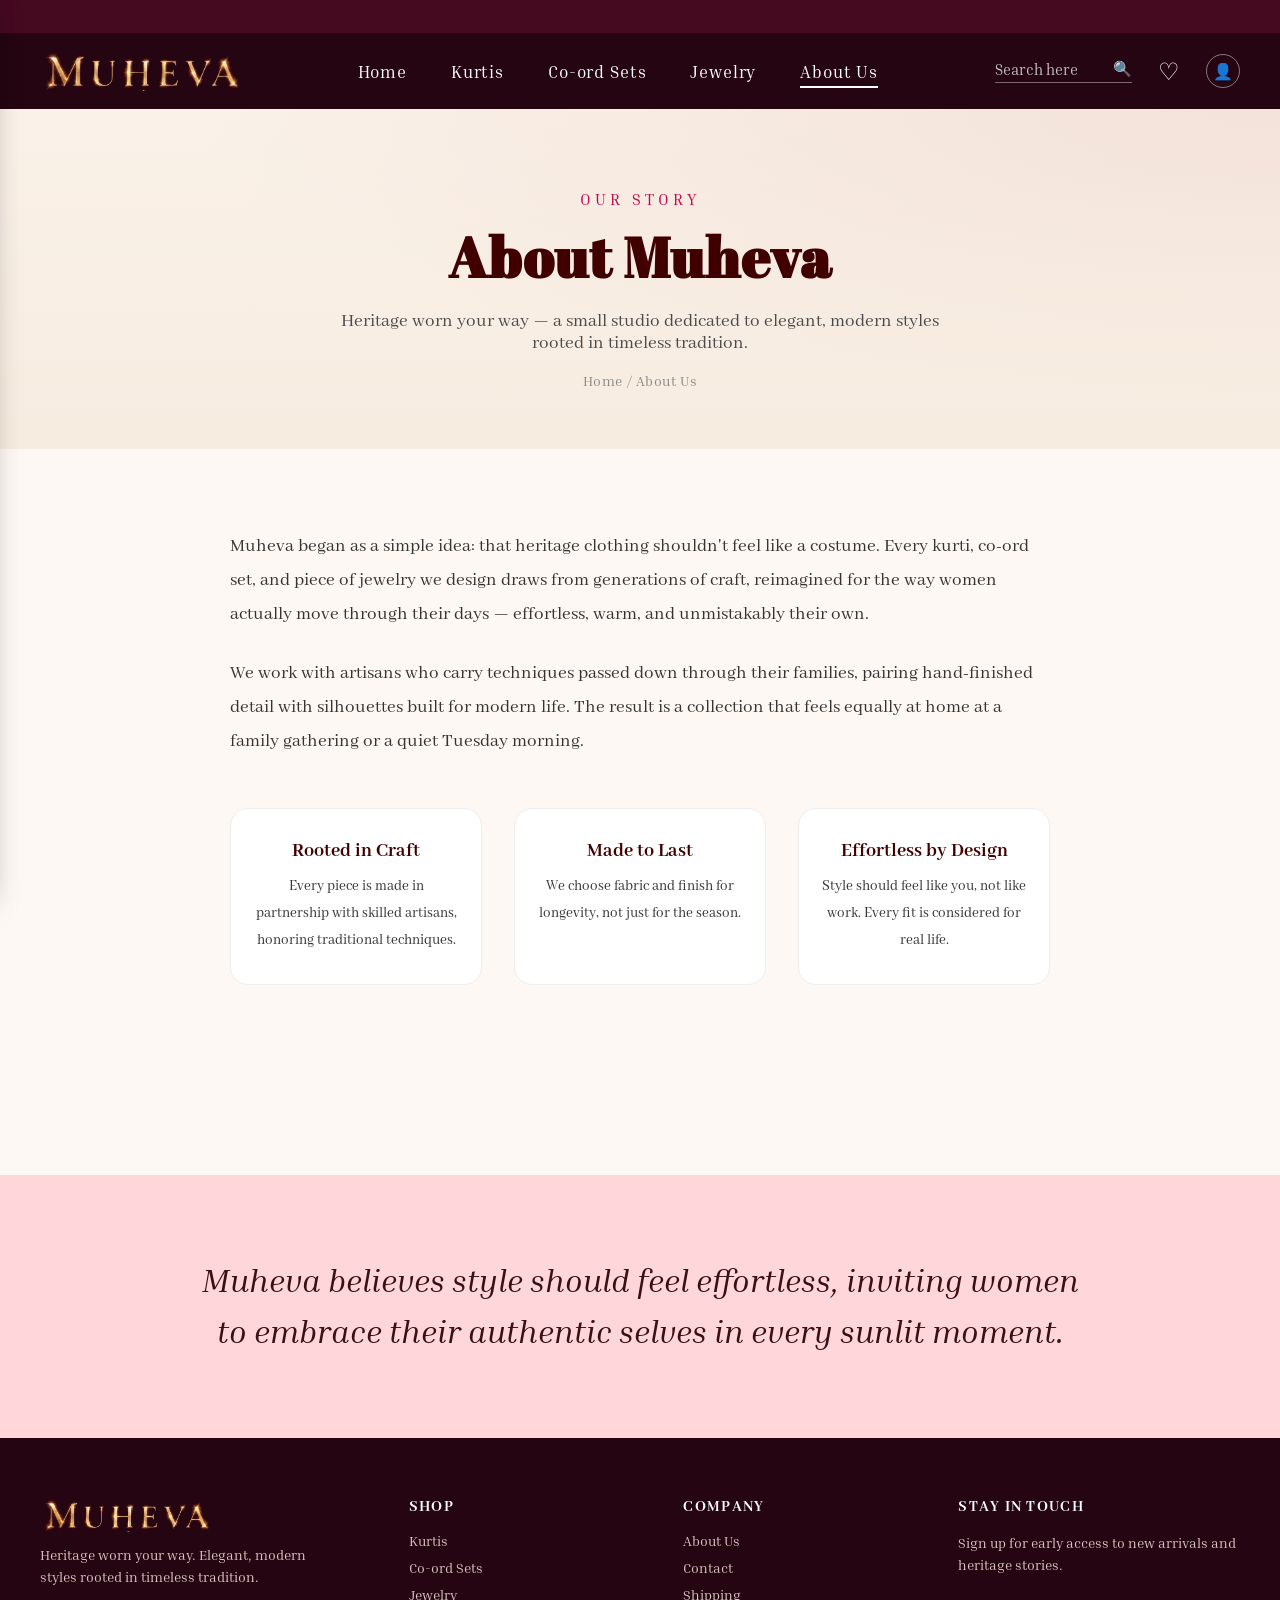
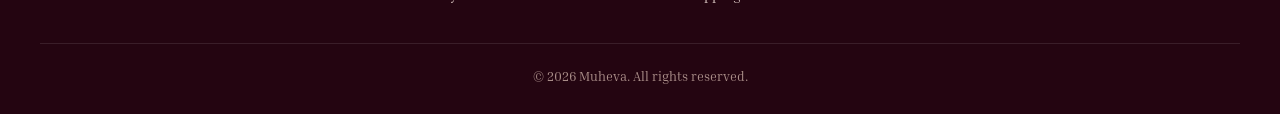
==== about.html @ c39bd5ad "Initial commit" ====
<!DOCTYPE html>
<html lang="en">
<head>
<meta charset="UTF-8">
<meta name="viewport" content="width=device-width, initial-scale=1.0">
<title>About Us — Muheva</title>
<link rel="preconnect" href="https://fonts.googleapis.com">
<link rel="preconnect" href="https://fonts.gstatic.com" crossorigin>
<link href="https://fonts.googleapis.com/css2?family=Abril+Fatface&family=Allura&family=Abhaya+Libre:wght@500;600&family=Inria+Serif:ital@0;1&display=swap" rel="stylesheet">
<link rel="stylesheet" href="style.css">
</head>
<body>

  <div class="topbar"><span class="topbar-text">Free shipping on all orders</span></div>
  <header>
    <button class="hamburger" id="hamburgerBtn" aria-label="Open menu">
      <span></span><span></span><span></span>
    </button>
    <img src="images/logo.png" alt="Muheva" class="logo">
    <nav>
      <ul>
        <li><a href="index.html">Home</a></li>
        <li><a href="kurtis.html">Kurtis</a></li>
        <li><a href="co-ord-sets.html">Co-ord Sets</a></li>
        <li><a href="jewelry.html">Jewelry</a></li>
        <li><a href="about.html" class="active">About Us</a></li>
      </ul>
    </nav>
    <div class="header-icons">
      <div class="search" id="siteSearch">
        <input type="text" id="siteSearchInput" placeholder="Search here" autocomplete="off">
        <span id="siteSearchIcon">🔍</span>
        <div class="search-results" id="siteSearchResults"></div>
      </div>
      <a href="favourites.html" class="fav-link" id="favLink" aria-label="Favourites">♡<span class="fav-count" id="favCount"></span></a>
      <div class="account-wrap"><button type="button" class="account-btn" id="accountBtn" aria-label="Log in or sign up">👤</button><div class="account-menu" id="accountMenu"></div></div>
    </div>
  </header>

  <div class="drawer-overlay" id="drawerOverlay"></div>
  <aside class="side-drawer" id="sideDrawer">
    <button class="drawer-close" id="drawerClose" aria-label="Close menu">&times;</button>
    <img src="images/logo.png" alt="Muheva" class="drawer-logo">
    <div class="drawer-eyebrow">Catalog</div>
    <ul class="drawer-links">
      <li><a href="index.html">Home</a></li>
      <li><a href="kurtis.html">Kurtis</a></li>
      <li><a href="co-ord-sets.html">Co-Ord Sets</a></li>
      <li><a href="jewelry.html">Jewellery</a></li>
      <li><a href="about.html" class="active">About Us</a></li>
    </ul>
  </aside>

  <section class="page-banner">
    <div class="eyebrow">Our Story</div>
    <h1>About Muheva</h1>
    <p>Heritage worn your way — a small studio dedicated to elegant, modern styles rooted in timeless tradition.</p>
    <div class="breadcrumb"><a href="index.html">Home</a> / About Us</div>
  </section>

  <section class="about-content">
    <p>Muheva began as a simple idea: that heritage clothing shouldn't feel like a costume. Every kurti, co-ord set, and piece of jewelry we design draws from generations of craft, reimagined for the way women actually move through their days — effortless, warm, and unmistakably their own.</p>
    <p>We work with artisans who carry techniques passed down through their families, pairing hand-finished detail with silhouettes built for modern life. The result is a collection that feels equally at home at a family gathering or a quiet Tuesday morning.</p>

    <div class="about-values">
      <div>
        <h4>Rooted in Craft</h4>
        <p>Every piece is made in partnership with skilled artisans, honoring traditional techniques.</p>
      </div>
      <div>
        <h4>Made to Last</h4>
        <p>We choose fabric and finish for longevity, not just for the season.</p>
      </div>
      <div>
        <h4>Effortless by Design</h4>
        <p>Style should feel like you, not like work. Every fit is considered for real life.</p>
      </div>
    </div>
  </section>

  <section class="quote-banner">
    <p>Muheva believes style should feel effortless, inviting women to embrace their authentic selves in every sunlit moment.</p>
  </section>

  <footer>
    <div class="footer-grid">
      <div>
        <img src="images/logo.png" alt="Muheva" class="logo">
        <p>Heritage worn your way. Elegant, modern styles rooted in timeless tradition.</p>
      </div>
      <div>
        <h5>Shop</h5>
        <ul>
          <li><a href="kurtis.html">Kurtis</a></li>
          <li><a href="co-ord-sets.html">Co-ord Sets</a></li>
          <li><a href="jewelry.html">Jewelry</a></li>
        </ul>
      </div>
      <div>
        <h5>Company</h5>
        <ul>
          <li><a href="about.html">About Us</a></li>
          <li><a href="contact.html">Contact</a></li>
          <li><a href="shipping.html">Shipping</a></li>
        </ul>
      </div>
      <div>
        <h5>Stay in touch</h5>
        <p>Sign up for early access to new arrivals and heritage stories.</p>
      </div>
    </div>
    <div class="footer-bottom">© 2026 Muheva. All rights reserved.</div>
  </footer>

  <script src="products.js"></script>
  <script src="firebase-config.js"></script>
  <script src="script.js"></script>
  <script src="account.js"></script>
</body>
</html>
---- style.css ----
/* ===== Muheva — shared styles ===== */
:root{
  --wine-dark:#240511;
  --wine-mid:#450920;
  --maroon:#410000;
  --rose-accent:#bf0c4d;
  --blush:#ffd6d9;
  --cream:#fdf8f3;
  --ink:#1a1a1a;
}
*{box-sizing:border-box; margin:0; padding:0;}
body{
  font-family:'Inria Serif', serif;
  color:var(--ink);
  background:var(--cream);
  overflow-x:hidden;
}
a{color:inherit; text-decoration:none;}
img{display:block; max-width:100%;}

/* ===== Top announcement bar ===== */
.topbar{
  background:var(--wine-mid);
  color:#fff;
  text-align:center;
  font-size:14px;
  letter-spacing:0.08em;
  padding:8px 0;
  text-transform:uppercase;
  overflow:hidden;
  white-space:nowrap;
}

.topbar-text{
  display:inline-block;
  padding-left:100%;
  animation:scroll-topbar 12s linear infinite;
}

@keyframes scroll-topbar{
  0%   { transform:translateX(0); }
  100% { transform:translateX(-200%); }
}

/* ===== Header ===== */
header{
  background:var(--wine-dark);
  padding:18px 40px;
  display:flex;
  align-items:center;
  justify-content:space-between;
  flex-wrap:wrap;
  gap:16px;
  position:sticky;
  top:0;
  z-index:50;
}
.logo{
  height:40px;
  width:auto;
  display:block;
}
nav ul{
  list-style:none;
  display:flex;
  gap:44px;
  font-size:17px;
  letter-spacing:0.05em;
  color:#fff;
}
nav a{ position:relative; padding-bottom:4px; }
nav a:hover{ opacity:0.75; }
nav a.active{ border-bottom:2px solid #fff; }
.header-icons{
  display:flex;
  align-items:center;
  gap:26px;
  color:#fff;
}
.header-icons .search{
  display:flex;
  align-items:center;
  gap:8px;
  font-size:15px;
  border-bottom:1px solid rgba(255,255,255,0.4);
  padding-bottom:4px;
  position:relative;
}

#siteSearchInput{
  background:transparent;
  border:none;
  outline:none;
  color:#fff;
  font-size:15px;
  font-family:inherit;
  width:110px;
}
#siteSearchInput::placeholder{ color:rgba(255,255,255,0.75); }

.search-results{
  display:none;
  position:absolute;
  top:calc(100% + 12px);
  right:0;
  width:260px;
  background:#fff;
  color:#222;
  border-radius:4px;
  box-shadow:0 8px 24px rgba(0,0,0,0.18);
  overflow:hidden;
  z-index:300;
}
.search-results.open{ display:block; }
.search-results a{
  display:flex;
  justify-content:space-between;
  gap:10px;
  padding:10px 14px;
  font-size:14px;
  border-bottom:1px solid #eee;
}
.search-results a:last-child{ border-bottom:none; }
.search-results a:hover{ background:#f6f0f0; }
.search-results .no-results{
  padding:14px;
  font-size:14px;
  color:#777;
}

/* ===== Hamburger (mobile nav trigger) ===== */
.hamburger{
  display:none;
  flex-direction:column;
  justify-content:center;
  gap:5px;
  width:28px;
  height:22px;
  background:none;
  border:none;
  cursor:pointer;
  padding:0;
  order:-1;
}
.hamburger span{
  display:block;
  width:100%;
  height:2px;
  background:#fff;
  border-radius:2px;
}

/* ===== Side drawer (mobile catalog) ===== */
.drawer-overlay{
  position:fixed;
  inset:0;
  background:rgba(0,0,0,0.5);
  opacity:0;
  pointer-events:none;
  transition:opacity 0.3s ease;
  z-index:150;
}
.drawer-overlay.open{ opacity:1; pointer-events:auto; }

.side-drawer{
  position:fixed;
  top:0;
  left:-320px;
  width:300px;
  max-width:82vw;
  height:100vh;
  background:var(--wine-dark);
  z-index:200;
  transition:left 0.35s ease;
  padding:40px 30px;
  overflow-y:auto;
  box-shadow:8px 0 30px rgba(0,0,0,0.35);
}
.side-drawer.open{ left:0; }

.drawer-close{
  position:absolute;
  top:18px;
  right:22px;
  background:none;
  border:none;
  color:#fff;
  font-size:30px;
  line-height:1;
  cursor:pointer;
  padding:4px;
}
.drawer-logo{
  height:34px;
  width:auto;
  display:block;
  margin-bottom:44px;
}
.drawer-eyebrow{
  color:var(--rose-accent);
  font-size:13px;
  letter-spacing:0.2em;
  text-transform:uppercase;
  margin-bottom:18px;
}
.drawer-links{
  list-style:none;
  display:flex;
  flex-direction:column;
  gap:26px;
}
.drawer-links a{
  color:#f2e6e0;
  font-family:'Abhaya Libre', serif;
  font-weight:500;
  font-size:21px;
  letter-spacing:0.03em;
  display:inline-block;
  transition:padding-left 0.2s ease, color 0.2s ease;
}
.drawer-links a:hover{ color:#fff; padding-left:8px; }
.drawer-links a.active{ color:var(--rose-accent); }

/* ===== Hero (home page) ===== */
.hero{
  position:relative;
  display:flex;
  align-items:center;
  justify-content:space-between;
  gap:40px;
  padding:90px 90px 70px;
  background:
    radial-gradient(ellipse at top right, #f3e2d9 0%, transparent 60%),
    linear-gradient(180deg, #faf1e8 0%, #f7ece0 100%);
}
.hero-copy{ max-width:560px; }
.hero-copy h1{
  font-family:'Abril Fatface', serif;
  color:var(--maroon);
  font-size:74px;
  line-height:1.05;
  letter-spacing:0.03em;
  margin-bottom:28px;
}
.hero-copy p{
  font-family:'Abhaya Libre', serif;
  font-weight:500;
  font-size:22px;
  line-height:1.5;
  color:#2a2a2a;
  margin-bottom:34px;
  max-width:420px;
}
.btn{
  display:inline-block;
  background:var(--wine-dark);
  color:#fff;
  font-family:'Abhaya Libre', serif;
  font-weight:600;
  font-size:20px;
  letter-spacing:0.06em;
  padding:16px 40px;
  border-radius:30px;
  border:none;
  cursor:pointer;
  transition:transform 0.2s ease, background 0.2s ease;
}
.btn:hover{ background:var(--maroon); transform:translateY(-2px); }

.hero-image{
  flex-shrink:0;
  width:420px;
  border-radius:60px;
  border:16px solid #fff;
  box-shadow:0 20px 50px rgba(0,0,0,0.18);
  overflow:hidden;
}
.hero-image img{ width:100%; height:auto; display:block; }

/* ===== Page banner (category / about pages) ===== */
.page-banner{
  text-align:center;
  padding:80px 24px 60px;
  background:
    radial-gradient(ellipse at top right, #f3e2d9 0%, transparent 60%),
    linear-gradient(180deg, #faf1e8 0%, #f7ece0 100%);
}
.page-banner .eyebrow{ margin-bottom:10px; }
.page-banner h1{
  font-family:'Abril Fatface', serif;
  color:var(--maroon);
  font-size:56px;
  letter-spacing:0.02em;
  margin-bottom:16px;
}
.page-banner p{
  font-family:'Abhaya Libre', serif;
  font-size:19px;
  color:#4a4a4a;
  max-width:620px;
  margin:0 auto;
}
.breadcrumb{
  font-size:14px;
  color:#8a8a8a;
  margin-top:18px;
  letter-spacing:0.04em;
}
.breadcrumb a:hover{ color:var(--rose-accent); }

/* ===== Features strip ===== */
.features{
  display:flex;
  justify-content:center;
  align-items:center;
  gap:0;
  padding:50px 20px;
  border-top:2px solid #eee;
  border-bottom:2px solid #eee;
  flex-wrap:wrap;
}
.feature{
  display:flex;
  align-items:center;
  gap:16px;
  padding:0 60px;
  text-align:left;
}
.feature-divider{ width:1px; height:48px; background:#ddd; }
.feature-icon{ font-size:34px; color:var(--wine-mid); }
.feature h4{ font-size:16px; letter-spacing:0.06em; margin-bottom:2px; }
.feature p{ font-size:14px; color:#666; }

/* ===== Category section (home teaser grid) ===== */
.category-section{ text-align:center; padding:80px 40px 40px; }
.eyebrow{
  color:var(--rose-accent);
  font-size:16px;
  letter-spacing:0.25em;
  text-transform:uppercase;
  margin-bottom:14px;
}
.category-section h2{
  font-family:'Abhaya Libre', serif;
  font-weight:600;
  color:var(--maroon);
  font-size:42px;
  margin-bottom:56px;
}
.category-grid{
  display:grid;
  grid-template-columns:repeat(3, 1fr);
  gap:32px;
  max-width:1200px;
  margin:0 auto;
}
.category-card{
  position:relative;
  border-radius:24px;
  overflow:hidden;
  background:#eee;
  display:block;
}
.category-card img{ width:100%; height:auto; display:block; transition:transform 0.5s ease; }
.category-card:hover img{ transform:scale(1.06); }
.category-card .label{
  position:absolute;
  left:24px;
  bottom:24px;
  font-family:'Abhaya Libre', serif;
  font-weight:600;
  font-size:32px;
  color:#fff;
  letter-spacing:0.03em;
  text-shadow:0 2px 12px rgba(0,0,0,0.5);
}

/* ===== Product grid (category listing pages) ===== */
.product-section{ padding:70px 40px 100px; max-width:1240px; margin:0 auto; }
.product-grid{
  display:grid;
  grid-template-columns:repeat(4, 1fr);
  gap:36px 28px;
}
.product-card{
  display:flex;
  flex-direction:column;
}
.product-thumb{
  border-radius:18px;
  overflow:hidden;
  background:#eee;
  margin-bottom:16px;
  position:relative;
}
.product-thumb img{ width:100%; height:auto; display:block; transition:transform 0.5s ease; }
.product-card:hover .product-thumb img{ transform:scale(1.05); }
.product-tag{
  position:absolute;
  top:14px;
  left:14px;
  background:var(--rose-accent);
  color:#fff;
  font-size:11px;
  letter-spacing:0.08em;
  text-transform:uppercase;
  padding:5px 12px;
  border-radius:20px;
}
.product-name{
  font-family:'Abhaya Libre', serif;
  font-weight:600;
  font-size:19px;
  color:var(--ink);
  margin-bottom:6px;
}
.product-price{
  font-family:'Inria Serif', serif;
  font-size:16px;
  color:var(--wine-mid);
}
.product-price .strike{
  color:#a89a97;
  text-decoration:line-through;
  margin-right:8px;
  font-size:14px;
}

/* ===== Lifestyle gallery ===== */
.gallery{
  display:grid;
  grid-template-columns:1.1fr 0.9fr;
  gap:24px;
  max-width:1200px;
  margin:90px auto 0;
  padding:0 40px;
}
.gallery-main{ border-radius:20px; overflow:hidden; height:520px; }
.gallery-main img{ width:100%; height:100%; object-fit:contain; background:#fff; }
.gallery-side{ display:grid; grid-template-rows:1fr 1fr; gap:24px; }
.gallery-side div{ border-radius:20px; overflow:hidden; }
.gallery-side img{ width:100%; height:100%; object-fit:contain; background:#fff; }

/* ===== Quote banner ===== */
.quote-banner{
  background:var(--blush);
  margin-top:90px;
  padding:80px 40px;
  text-align:center;
}
.quote-banner p{
  font-family:'Inria Serif', serif;
  font-style:italic;
  font-size:32px;
  line-height:1.6;
  max-width:900px;
  margin:0 auto;
  color:#3a1015;
}

/* ===== About page ===== */
.about-content{
  max-width:900px;
  margin:0 auto;
  padding:80px 40px 100px;
}
.about-content p{
  font-family:'Abhaya Libre', serif;
  font-size:19px;
  line-height:1.8;
  color:#333;
  margin-bottom:24px;
}
.about-values{
  display:grid;
  grid-template-columns:repeat(3, 1fr);
  gap:32px;
  margin-top:50px;
}
.about-values div{
  text-align:center;
  padding:30px 20px;
  background:#fff;
  border-radius:18px;
  border:1px solid #eee;
}
.about-values h4{
  font-family:'Abhaya Libre', serif;
  color:var(--maroon);
  font-size:20px;
  margin-bottom:10px;
}
.about-values p{ font-size:15px; margin:0; }

/* ===== Product detail page ===== */
.product-detail{
  display:grid;
  grid-template-columns:1fr 1fr;
  gap:60px;
  max-width:1200px;
  margin:0 auto;
  padding:20px 40px 100px;
  align-items:start;
}
.product-carousel{ display:flex; flex-direction:column; gap:14px; }
.product-carousel-main{
  position:relative;
  border-radius:24px;
  overflow:hidden;
  background:#eee;
}
.product-carousel-main img{ width:100%; height:auto; display:block; max-height:80vh; object-fit:contain; }
.carousel-arrow{
  position:absolute;
  top:50%;
  transform:translateY(-50%);
  background:rgba(255,255,255,0.85);
  border:none;
  width:44px;
  height:44px;
  border-radius:50%;
  font-size:20px;
  color:var(--wine-dark);
  cursor:pointer;
  display:flex;
  align-items:center;
  justify-content:center;
  transition:background 0.2s ease;
}
.carousel-arrow:hover{ background:#fff; }
.carousel-arrow.prev{ left:16px; }
.carousel-arrow.next{ right:16px; }
.carousel-thumbs{
  display:flex;
  gap:10px;
  overflow-x:auto;
  padding-bottom:4px;
}
.carousel-thumbs img{
  width:76px;
  height:auto;
  border-radius:10px;
  cursor:pointer;
  opacity:0.55;
  border:2px solid #eee;
  transition:opacity 0.2s ease, border-color 0.2s ease;
  flex-shrink:0;
}
.carousel-thumbs img.active{
  opacity:1;
  border-color:var(--rose-accent);
}
.product-detail-info h1{
  font-family:'Abril Fatface', serif;
  color:var(--maroon);
  font-size:42px;
  letter-spacing:0.02em;
  margin-bottom:16px;
  line-height:1.15;
}
.product-detail-price{
  font-family:'Inria Serif', serif;
  font-size:24px;
  color:var(--wine-mid);
  margin-bottom:24px;
}
.product-detail-price .strike{
  color:#a89a97;
  text-decoration:line-through;
  margin-right:12px;
  font-size:19px;
}
.size-selector{ margin-bottom:24px; }
.size-label{
  display:block;
  font-family:'Abhaya Libre', serif;
  font-size:13px;
  letter-spacing:0.1em;
  text-transform:uppercase;
  color:#888;
  margin-bottom:10px;
}
.size-options{ display:flex; gap:10px; }
.size-btn{
  min-width:44px;
  padding:9px 14px;
  border:1px solid #ddd;
  background:#fff;
  border-radius:8px;
  font-family:'Abhaya Libre', serif;
  font-size:15px;
  color:var(--ink);
  cursor:pointer;
  transition:border-color 0.2s ease, background 0.2s ease;
}
.size-btn:hover{ border-color:var(--rose-accent); }
.size-btn.selected{
  background:var(--wine-dark);
  border-color:var(--wine-dark);
  color:#fff;
}
.model-size-note{
  font-family:'Abhaya Libre', serif;
  font-size:14px;
  color:#888;
  margin-top:10px;
  font-style:italic;
}
.size-guide-toggle{
  background:none;
  border:none;
  padding:0;
  margin-top:10px;
  color:var(--rose-accent);
  font-family:'Abhaya Libre', serif;
  font-size:14px;
  text-decoration:underline;
  cursor:pointer;
}
.size-guide-toggle:hover{ color:var(--wine-dark); }
.size-guide-panel{
  display:none;
  margin-top:14px;
  overflow-x:auto;
  border:1px solid #eee;
  border-radius:12px;
  background:#fff;
}
.size-guide-panel.open{ display:block; }
.size-guide-table{
  width:100%;
  border-collapse:collapse;
  font-family:'Inria Serif', serif;
  font-size:14px;
  min-width:420px;
}
.size-guide-table th, .size-guide-table td{
  padding:10px 14px;
  text-align:center;
  border-bottom:1px solid #eee;
}
.size-guide-table th{
  background:var(--cream);
  color:var(--wine-dark);
  font-family:'Abhaya Libre', serif;
  font-weight:600;
  letter-spacing:0.03em;
}
.size-guide-table tr:last-child td{ border-bottom:none; }
.product-detail-desc{
  font-family:'Abhaya Libre', serif;
  font-size:18px;
  line-height:1.7;
  color:#3a3a3a;
  margin-bottom:28px;
  max-width:480px;
}
.product-detail-list{
  list-style:none;
  display:flex;
  flex-direction:column;
  gap:10px;
  margin-bottom:36px;
  padding:20px 24px;
  background:#fff;
  border:1px solid #eee;
  border-radius:14px;
  max-width:480px;
}
.product-detail-list li{ font-size:15px; color:#555; }
.product-detail-list li::before{ content:"— "; color:var(--rose-accent); }

/* ===== Product not found ===== */
.not-found{ text-align:center; padding:120px 24px; }
.not-found h1{
  font-family:'Abril Fatface', serif;
  color:var(--maroon);
  font-size:44px;
  margin-bottom:16px;
}
.not-found p{
  font-family:'Abhaya Libre', serif;
  font-size:18px;
  color:#555;
  margin-bottom:32px;
}

/* ===== Contact page ===== */
.contact-section{
  display:grid;
  grid-template-columns:1fr 1.2fr;
  gap:60px;
  max-width:1100px;
  margin:0 auto;
  padding:20px 40px 100px;
}
.contact-info h3{
  font-family:'Abhaya Libre', serif;
  color:var(--maroon);
  font-size:24px;
  margin-bottom:20px;
}
.contact-info ul{
  list-style:none;
  display:flex;
  flex-direction:column;
  gap:18px;
  margin-bottom:36px;
}
.contact-info li{
  font-family:'Abhaya Libre', serif;
  font-size:17px;
  color:#333;
}
.contact-info li span{
  display:block;
  font-size:12px;
  letter-spacing:0.1em;
  text-transform:uppercase;
  color:var(--rose-accent);
  margin-bottom:4px;
}
.social-links{ display:flex; gap:16px; }
.social-links a{
  padding:10px 18px;
  border:1px solid #ddd;
  border-radius:30px;
  font-size:14px;
  color:var(--wine-dark);
  transition:background 0.2s ease, color 0.2s ease;
}
.social-links a:hover{ background:var(--wine-dark); color:#fff; }
.contact-form{
  background:#fff;
  border:1px solid #eee;
  border-radius:20px;
  padding:40px;
}
.contact-form label{
  display:block;
  font-family:'Abhaya Libre', serif;
  font-size:14px;
  letter-spacing:0.04em;
  color:#444;
  margin-bottom:8px;
}
.contact-form input,
.contact-form textarea{
  width:100%;
  font-family:'Inria Serif', serif;
  font-size:15px;
  padding:12px 14px;
  border:1px solid #ddd;
  border-radius:10px;
  margin-bottom:22px;
  background:var(--cream);
  color:var(--ink);
}
.contact-form input:focus,
.contact-form textarea:focus{ outline:none; border-color:var(--rose-accent); }
.contact-form textarea{ min-height:120px; resize:vertical; }
.contact-form .btn{ width:100%; text-align:center; }
.form-note{ font-size:13px; color:#888; margin-top:14px; text-align:center; }

/* ===== Shipping page ===== */
.shipping-content{ max-width:820px; margin:0 auto; padding:80px 40px 100px; }
.shipping-content section{ margin-bottom:44px; }
.shipping-content h3{
  font-family:'Abhaya Libre', serif;
  color:var(--maroon);
  font-size:24px;
  margin-bottom:14px;
}
.shipping-content p, .shipping-content li{
  font-family:'Abhaya Libre', serif;
  font-size:17px;
  line-height:1.75;
  color:#333;
}
.shipping-content ul{ list-style:none; display:flex; flex-direction:column; gap:10px; }
.shipping-content li::before{ content:"— "; color:var(--rose-accent); }

/* ===== Footer ===== */
footer{ background:var(--wine-dark); color:#f2e6e0; padding:60px 40px 30px; }
.footer-grid{
  display:grid;
  grid-template-columns:1.4fr 1fr 1fr 1.2fr;
  gap:40px;
  max-width:1200px;
  margin:0 auto 40px;
}
.footer-grid .logo{ height:34px; margin-bottom:12px; }
.footer-grid p{ font-size:14px; line-height:1.6; color:#d8c4c0; max-width:280px; }
.footer-grid h5{
  font-family:'Abhaya Libre', serif;
  font-size:16px;
  letter-spacing:0.08em;
  text-transform:uppercase;
  margin-bottom:16px;
  color:#fff;
}
.footer-grid ul{ list-style:none; display:flex; flex-direction:column; gap:10px; font-size:14px; color:#d8c4c0; }
.footer-grid ul a:hover{ color:#fff; }
.footer-bottom{
  text-align:center;
  font-size:13px;
  color:#a98d88;
  border-top:1px solid rgba(255,255,255,0.1);
  padding-top:24px;
}

/* ===== Responsive ===== */
@media (max-width: 900px){
  header{ padding:16px 20px; }
  .hamburger{ display:flex; }
  nav{ display:none; }
  .hero{ flex-direction:column; padding:60px 24px; text-align:center; }
  .hero-copy{ margin:0 auto; }
  .hero-copy h1{ font-size:48px; }
  .hero-copy p{ margin-left:auto; margin-right:auto; }
  .hero-image{ width:100%; max-width:420px; height:380px; }
  .category-grid{ grid-template-columns:1fr; }
  .product-grid{ grid-template-columns:repeat(2, 1fr); }
  .gallery{ grid-template-columns:1fr; }
  .footer-grid{ grid-template-columns:1fr 1fr; }
  .about-values{ grid-template-columns:1fr; }
  .page-banner h1{ font-size:40px; }
  .product-detail{ grid-template-columns:1fr; gap:32px; padding:20px 24px 70px; }
  .product-carousel-main{ height:420px; }
  .product-detail-desc, .product-detail-list{ max-width:100%; }
  .contact-section{ grid-template-columns:1fr; gap:40px; padding:20px 24px 70px; }
  .contact-form{ padding:28px; }
}
@media (max-width: 480px){
  .hero-copy h1{ font-size:38px; }
  .features{ flex-direction:column; gap:24px; }
  .feature{ padding:0; }
  .feature-divider{ display:none; }
  .footer-grid{ grid-template-columns:1fr; }
  .product-grid{ grid-template-columns:repeat(2, 1fr); gap:20px 14px; }
  .product-name{ font-size:15px; }
  .product-price{ font-size:14px; }
  .product-tag{ font-size:9px; padding:4px 9px; top:10px; left:10px; }
  .fav-btn{ width:30px; height:30px; font-size:17px; top:8px; right:8px; }
}

/* ===== Favourites (heart buttons, header link, page) ===== */
.fav-link{
  position:relative;
  font-size:24px;
  line-height:1;
  color:#fff;
}
.fav-link:hover{ opacity:0.8; }
.fav-count{
  display:none;
  position:absolute;
  top:-8px;
  right:-12px;
  min-width:18px;
  height:18px;
  padding:0 5px;
  border-radius:9px;
  background:var(--rose-accent);
  color:#fff;
  font-size:11px;
  font-family:'Inria Serif', serif;
  align-items:center;
  justify-content:center;
}
.fav-btn{
  position:absolute;
  top:12px;
  right:12px;
  z-index:2;
  width:38px;
  height:38px;
  border:none;
  border-radius:50%;
  background:rgba(255,255,255,0.92);
  color:var(--wine-mid);
  font-size:22px;
  line-height:1;
  cursor:pointer;
  display:flex;
  align-items:center;
  justify-content:center;
  box-shadow:0 2px 8px rgba(0,0,0,0.15);
  transition:transform 0.2s ease, color 0.2s ease;
}
.fav-btn:hover{ transform:scale(1.1); }
.fav-btn.active, .fav-detail-btn.active{ color:var(--rose-accent); }
.fav-detail-btn{
  background:none;
  border:1px solid #e6dcd6;
  border-radius:24px;
  padding:9px 20px;
  margin:0 0 22px;
  font-family:'Inria Serif', serif;
  font-size:15px;
  color:var(--wine-mid);
  cursor:pointer;
  transition:border-color 0.2s ease;
}
.fav-detail-btn:hover, .fav-detail-btn.active{ border-color:var(--rose-accent); }
.fav-empty{
  display:none;
  text-align:center;
  padding:40px 20px 20px;
  font-family:'Abhaya Libre', serif;
  font-size:22px;
  color:var(--maroon);
}
.fav-empty .fav-empty-sub{ font-size:17px; color:#6b5b58; margin:6px 0 26px; }

/* ===== Account button + menu ===== */
.account-wrap{ position:relative; }
.account-btn{
  width:34px;
  height:34px;
  border-radius:50%;
  border:1px solid rgba(255,255,255,0.45);
  background:transparent;
  color:#fff;
  font-size:16px;
  font-family:'Abril Fatface', serif;
  cursor:pointer;
  display:flex;
  align-items:center;
  justify-content:center;
}
.account-btn:hover{ background:rgba(255,255,255,0.12); }
.account-btn.signed-in{ background:var(--rose-accent); border-color:var(--rose-accent); }
.account-menu{
  display:none;
  position:absolute;
  top:calc(100% + 14px);
  right:0;
  width:230px;
  background:#fff;
  color:#222;
  border-radius:8px;
  box-shadow:0 8px 24px rgba(0,0,0,0.2);
  overflow:hidden;
  z-index:300;
}
.account-menu.open{ display:block; }
.account-who{ padding:14px 16px 2px; font-weight:600; font-size:15px; word-break:break-word; }
.account-mail{ padding:0 16px 10px; font-size:13px; color:#777; word-break:break-all; }
.account-menu a, .account-menu button{
  display:block;
  width:100%;
  text-align:left;
  padding:11px 16px;
  border:none;
  border-top:1px solid #eee;
  background:none;
  font-family:inherit;
  font-size:14px;
  color:#222;
  cursor:pointer;
}
.account-menu a:hover, .account-menu button:hover{ background:#f6f0f0; }

/* ===== Login popup ===== */
.auth-overlay{
  display:none;
  position:fixed;
  inset:0;
  background:rgba(36,5,17,0.55);
  z-index:399;
}
.auth-overlay.open{ display:block; }
.auth-modal{
  display:none;
  position:fixed;
  top:50%;
  left:50%;
  transform:translate(-50%, -50%);
  width:min(420px, 92vw);
  max-height:92vh;
  overflow-y:auto;
  background:#fff;
  border-radius:18px;
  padding:32px 30px 28px;
  z-index:400;
  box-shadow:0 20px 60px rgba(0,0,0,0.3);
}
.auth-modal.open{ display:block; }
.auth-modal h3{
  font-family:'Abril Fatface', serif;
  color:var(--maroon);
  font-size:28px;
  margin-bottom:18px;
  font-weight:400;
}
.auth-close{
  position:absolute;
  top:10px;
  right:14px;
  border:none;
  background:none;
  font-size:28px;
  line-height:1;
  color:#6b5b58;
  cursor:pointer;
}
.auth-tabs{ display:flex; gap:8px; margin-bottom:16px; }
.auth-tab{
  flex:1;
  padding:9px 0;
  border:1px solid #e6dcd6;
  border-radius:24px;
  background:none;
  font-family:'Inria Serif', serif;
  font-size:15px;
  color:var(--wine-mid);
  cursor:pointer;
}
.auth-tab.active{ background:var(--wine-dark); border-color:var(--wine-dark); color:#fff; }
.auth-msg{
  display:none;
  padding:10px 14px;
  border-radius:10px;
  font-size:14px;
  margin-bottom:14px;
}
.auth-msg.show{ display:block; }
.auth-msg.error{ background:#fdecee; color:#a3122f; }
.auth-msg.success{ background:#e9f6ec; color:#1f6b35; }
.auth-msg.info{ background:#fdf3e4; color:#7a5310; }
.auth-field{ margin-bottom:14px; }
.auth-field label{ display:block; font-size:14px; color:#4a4a4a; margin-bottom:6px; }
.auth-field input{
  width:100%;
  padding:12px 14px;
  border:1px solid #e6dcd6;
  border-radius:12px;
  background:var(--cream);
  font-family:inherit;
  font-size:16px;
}
.auth-field input:focus{ outline:none; border-color:var(--rose-accent); }
.auth-submit{
  width:100%;
  padding:14px;
  border:none;
  border-radius:30px;
  background:var(--wine-dark);
  color:#fff;
  font-family:'Abhaya Libre', serif;
  font-size:19px;
  letter-spacing:0.04em;
  cursor:pointer;
  margin-top:4px;
}
.auth-submit:hover{ background:var(--maroon); }
.auth-link{
  display:block;
  margin:12px auto 0;
  border:none;
  background:none;
  font-size:14px;
  color:var(--rose-accent);
  text-decoration:underline;
  cursor:pointer;
}
.auth-divider{ text-align:center; margin:18px 0 14px; color:#999; font-size:13px; position:relative; }
.auth-divider::before{ content:''; position:absolute; left:0; right:0; top:50%; border-top:1px solid #eee; }
.auth-divider span{ position:relative; background:#fff; padding:0 12px; }
.auth-google{
  width:100%;
  padding:12px;
  border:1px solid #d9cfc9;
  border-radius:30px;
  background:#fff;
  font-family:'Inria Serif', serif;
  font-size:15px;
  color:#222;
  cursor:pointer;
}
.auth-google:hover{ background:#f6f0f0; }
.auth-modal button:disabled{ opacity:0.55; cursor:wait; }

@media (max-width: 480px){
  .header-icons{ gap:16px; }
  #siteSearchInput{ width:80px; }
}

/* ===== Order buttons (product page) ===== */
.order-box{ margin:0 0 26px; max-width:460px; }
.order-title{
  font-family:'Abhaya Libre', serif;
  font-weight:600;
  font-size:18px;
  color:var(--maroon);
  margin-bottom:10px;
}
.order-btn{
  display:block;
  text-align:center;
  padding:13px 20px;
  border-radius:30px;
  font-family:'Abhaya Libre', serif;
  font-size:18px;
  letter-spacing:0.04em;
  color:#fff;
  margin-bottom:10px;
  transition:transform 0.2s ease, opacity 0.2s ease;
}
.order-btn:hover{ transform:translateY(-2px); opacity:0.92; }
.order-wa{ background:#1f8f4e; }
.order-ig{ background:linear-gradient(45deg, #f09433 0%, #dc2743 50%, #bc1888 100%); }
.order-note{ font-size:13px; color:#6b5b58; margin-top:4px; }

/* ===== Order popup (size step + delivery details step) ===== */
.order-overlay{
  display:none;
  position:fixed;
  inset:0;
  background:rgba(36,5,17,0.55);
  z-index:449;
}
.order-overlay.open{ display:block; }
.order-modal{
  display:none;
  position:fixed;
  top:50%;
  left:50%;
  transform:translate(-50%, -50%);
  width:min(440px, 92vw);
  max-height:90vh;
  overflow-y:auto;
  background:#fff;
  border-radius:18px;
  padding:32px 30px 28px;
  z-index:450;
  box-shadow:0 20px 60px rgba(0,0,0,0.3);
}
.order-modal.open{ display:block; }
.order-flow-close{
  position:absolute;
  top:10px;
  right:14px;
  border:none;
  background:none;
  font-size:28px;
  line-height:1;
  color:#6b5b58;
  cursor:pointer;
}
.order-step{ display:none; }
.order-step.active{ display:block; }
.order-step h3{
  font-family:'Abril Fatface', serif;
  color:var(--maroon);
  font-size:26px;
  font-weight:400;
  margin-bottom:6px;
}
.order-step-sub{ font-size:14px; color:#6b5b58; margin-bottom:18px; }

.order-size-options{ display:flex; flex-wrap:wrap; gap:10px; }
.order-size-options .size-btn{ min-width:56px; }

.order-msg{
  display:none;
  padding:10px 14px;
  border-radius:10px;
  font-size:14px;
  margin-bottom:14px;
}
.order-msg.show{ display:block; }
.order-msg.error{ background:#fdecee; color:#a3122f; }
.order-msg.success{ background:#e9f6ec; color:#1f6b35; }
.order-msg.info{ background:#fdf3e4; color:#7a5310; }

.order-field{ margin-bottom:14px; }
.order-field-small{ max-width:160px; }
.order-field label{ display:block; font-size:14px; color:#4a4a4a; margin-bottom:6px; }
.order-field input, .order-field textarea{
  width:100%;
  padding:12px 14px;
  border:1px solid #e6dcd6;
  border-radius:12px;
  background:var(--cream);
  font-family:inherit;
  font-size:16px;
  resize:vertical;
}
.order-field input:focus, .order-field textarea:focus{ outline:none; border-color:var(--rose-accent); }

.order-phone-row{ display:flex; align-items:center; gap:8px; }
.order-phone-prefix{
  padding:12px 10px;
  border:1px solid #e6dcd6;
  border-radius:12px;
  background:var(--cream);
  font-size:16px;
  color:#4a4a4a;
}
.order-phone-row input{ flex:1; }
.order-verify-btn{
  padding:12px 16px;
  border:1px solid var(--wine-dark);
  border-radius:12px;
  background:none;
  color:var(--wine-dark);
  font-family:'Inria Serif', serif;
  font-size:14px;
  white-space:nowrap;
  cursor:pointer;
}
.order-verify-btn:hover{ background:var(--wine-dark); color:#fff; }
.order-verify-btn:disabled{ opacity:0.5; cursor:wait; }
.order-otp-row{ display:flex; gap:8px; margin-top:10px; }
.order-otp-row input{
  flex:1;
  padding:12px 14px;
  border:1px solid #e6dcd6;
  border-radius:12px;
  background:var(--cream);
  font-size:16px;
  letter-spacing:0.2em;
}
.order-phone-status{ font-size:13px; margin-top:6px; min-height:16px; }
.order-phone-status.verified{ color:#1f6b35; }

.order-continue-btn{
  width:100%;
  padding:14px;
  border:none;
  border-radius:30px;
  background:var(--wine-dark);
  color:#fff;
  font-family:'Abhaya Libre', serif;
  font-size:19px;
  letter-spacing:0.04em;
  cursor:pointer;
  margin-top:6px;
}
.order-continue-btn:hover{ background:var(--maroon); }
.order-continue-btn:disabled{ opacity:0.55; cursor:wait; }
#recaptcha-container{ position:absolute; bottom:-9999px; }

@media (max-width: 480px){
  .order-modal{ padding:26px 20px 22px; }
}
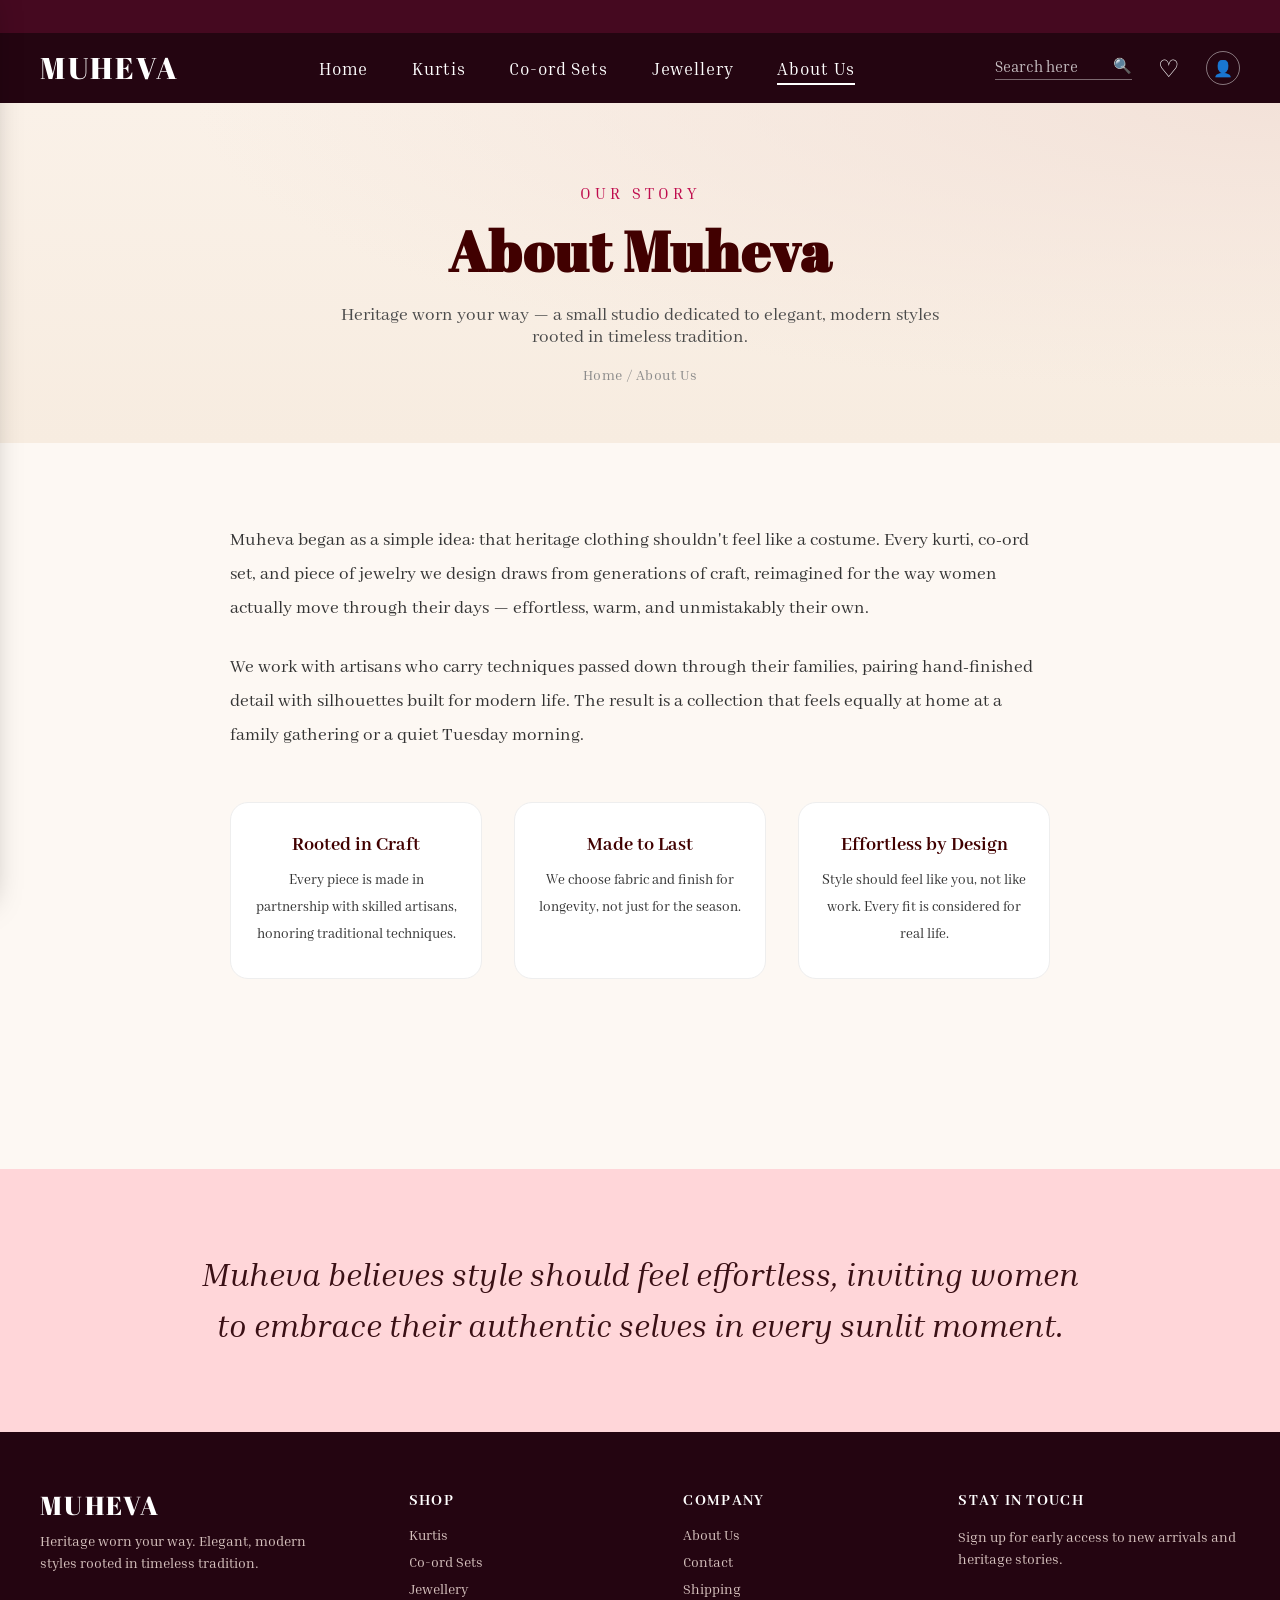
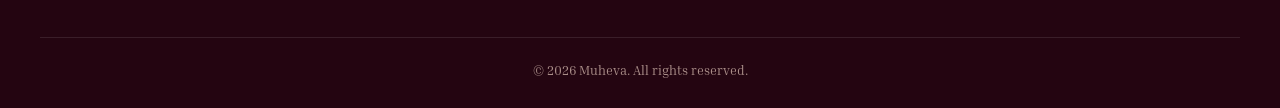
==== commit be480368: "replace with latest site" ====
--- a/about.html
+++ b/about.html
@@ -16,13 +16,13 @@
     <button class="hamburger" id="hamburgerBtn" aria-label="Open menu">
       <span></span><span></span><span></span>
     </button>
-    <img src="images/logo.png" alt="Muheva" class="logo">
+    <div class="logo">MUHEVA</div>
     <nav>
       <ul>
         <li><a href="index.html">Home</a></li>
         <li><a href="kurtis.html">Kurtis</a></li>
         <li><a href="co-ord-sets.html">Co-ord Sets</a></li>
-        <li><a href="jewelry.html">Jewelry</a></li>
+        <li><a href="jewelry.html">Jewellery</a></li>
         <li><a href="about.html" class="active">About Us</a></li>
       </ul>
     </nav>
@@ -40,7 +40,7 @@
   <div class="drawer-overlay" id="drawerOverlay"></div>
   <aside class="side-drawer" id="sideDrawer">
     <button class="drawer-close" id="drawerClose" aria-label="Close menu">&times;</button>
-    <img src="images/logo.png" alt="Muheva" class="drawer-logo">
+    <div class="drawer-logo">MUHEVA</div>
     <div class="drawer-eyebrow">Catalog</div>
     <ul class="drawer-links">
       <li><a href="index.html">Home</a></li>
@@ -85,7 +85,7 @@
   <footer>
     <div class="footer-grid">
       <div>
-        <img src="images/logo.png" alt="Muheva" class="logo">
+        <div class="logo">MUHEVA</div>
         <p>Heritage worn your way. Elegant, modern styles rooted in timeless tradition.</p>
       </div>
       <div>
@@ -93,7 +93,7 @@
         <ul>
           <li><a href="kurtis.html">Kurtis</a></li>
           <li><a href="co-ord-sets.html">Co-ord Sets</a></li>
-          <li><a href="jewelry.html">Jewelry</a></li>
+          <li><a href="jewelry.html">Jewellery</a></li>
         </ul>
       </div>
       <div>
--- a/style.css
+++ b/style.css
@@ -56,9 +56,12 @@
   z-index:50;
 }
 .logo{
-  height:40px;
-  width:auto;
-  display:block;
+  font-family:'Abril Fatface', serif;
+  font-size:30px;
+  color:#fff;
+  letter-spacing:0.09em;
+  text-transform:uppercase;
+  line-height:1;
 }
 nav ul{
   list-style:none;
@@ -191,9 +194,12 @@
   padding:4px;
 }
 .drawer-logo{
-  height:34px;
-  width:auto;
-  display:block;
+  font-family:'Abril Fatface', serif;
+  font-size:26px;
+  color:#fff;
+  letter-spacing:0.09em;
+  text-transform:uppercase;
+  line-height:1;
   margin-bottom:44px;
 }
 .drawer-eyebrow{
@@ -225,31 +231,50 @@
 .hero{
   position:relative;
   display:flex;
-  align-items:center;
-  justify-content:space-between;
-  gap:40px;
-  padding:90px 90px 70px;
-  background:
-    radial-gradient(ellipse at top right, #f3e2d9 0%, transparent 60%),
-    linear-gradient(180deg, #faf1e8 0%, #f7ece0 100%);
-}
-.hero-copy{ max-width:560px; }
+  align-items:flex-end;
+  justify-content:center;
+  min-height:88vh;
+  padding:60px 40px 70px;
+  overflow:hidden;
+  text-align:center;
+}
+.hero-bg{
+  position:absolute;
+  inset:0;
+  width:100%;
+  height:100%;
+  object-fit:cover;
+  object-position:center 38%;
+  z-index:0;
+}
+.hero::before{
+  content:'';
+  position:absolute;
+  inset:0;
+  background:linear-gradient(to top, rgba(20,3,10,0.78) 0%, rgba(20,3,10,0.16) 52%, rgba(20,3,10,0.28) 100%);
+  z-index:1;
+}
+.hero-copy{ position:relative; z-index:2; max-width:560px; }
+.hero-eyebrow{ color:#f3c9bb; }
 .hero-copy h1{
   font-family:'Abril Fatface', serif;
-  color:var(--maroon);
-  font-size:74px;
+  color:#fff;
+  font-size:64px;
   line-height:1.05;
   letter-spacing:0.03em;
-  margin-bottom:28px;
+  margin-bottom:24px;
+  text-shadow:0 4px 24px rgba(0,0,0,0.35);
 }
 .hero-copy p{
   font-family:'Abhaya Libre', serif;
   font-weight:500;
-  font-size:22px;
+  font-size:20px;
   line-height:1.5;
-  color:#2a2a2a;
-  margin-bottom:34px;
-  max-width:420px;
+  color:#f3ece8;
+  margin-bottom:32px;
+  max-width:460px;
+  margin-left:auto;
+  margin-right:auto;
 }
 .btn{
   display:inline-block;
@@ -266,16 +291,8 @@
   transition:transform 0.2s ease, background 0.2s ease;
 }
 .btn:hover{ background:var(--maroon); transform:translateY(-2px); }
-
-.hero-image{
-  flex-shrink:0;
-  width:420px;
-  border-radius:60px;
-  border:16px solid #fff;
-  box-shadow:0 20px 50px rgba(0,0,0,0.18);
-  overflow:hidden;
-}
-.hero-image img{ width:100%; height:auto; display:block; }
+.btn-light{ background:#fff; color:var(--maroon); }
+.btn-light:hover{ background:#f3ece8; }
 
 /* ===== Page banner (category / about pages) ===== */
 .page-banner{
@@ -361,12 +378,20 @@
   background:#eee;
   display:block;
 }
+.category-card::after{
+  content:'';
+  position:absolute;
+  inset:0;
+  background:linear-gradient(to top, rgba(0,0,0,0.6), rgba(0,0,0,0) 55%);
+  pointer-events:none;
+}
 .category-card img{ width:100%; height:auto; display:block; transition:transform 0.5s ease; }
 .category-card:hover img{ transform:scale(1.06); }
 .category-card .label{
   position:absolute;
   left:24px;
   bottom:24px;
+  z-index:1;
   font-family:'Abhaya Libre', serif;
   font-weight:600;
   font-size:32px;
@@ -502,7 +527,9 @@
   padding:20px 40px 100px;
   align-items:start;
 }
-.product-carousel{ display:flex; flex-direction:column; gap:14px; }
+.product-carousel{ display:flex; flex-direction:column; gap:14px; min-width:0; }
+.product-detail > *{ min-width:0; }
+.carousel-thumbs{ max-width:100%; }
 .product-carousel-main{
   position:relative;
   border-radius:24px;
@@ -789,7 +816,7 @@
   max-width:1200px;
   margin:0 auto 40px;
 }
-.footer-grid .logo{ height:34px; margin-bottom:12px; }
+.footer-grid .logo{ font-size:26px; margin-bottom:12px; }
 .footer-grid p{ font-size:14px; line-height:1.6; color:#d8c4c0; max-width:280px; }
 .footer-grid h5{
   font-family:'Abhaya Libre', serif;
@@ -809,17 +836,112 @@
   padding-top:24px;
 }
 
+
+/* ===== Mobile home/header refinement ===== */
+@media (max-width: 900px){
+  header{
+    display:grid;
+    grid-template-columns:28px minmax(0,1fr) auto 28px 28px;
+    align-items:center;
+    column-gap:10px;
+    row-gap:0;
+    padding:13px 16px;
+    min-height:58px;
+  }
+  .hamburger{
+    display:flex;
+    grid-column:1;
+    grid-row:1;
+    width:22px;
+    height:20px;
+    gap:4px;
+  }
+  .hamburger span{ height:1.5px; }
+  header .logo{
+    grid-column:3;
+    grid-row:1;
+    justify-self:center;
+    font-size:24px;
+    letter-spacing:.08em;
+    white-space:nowrap;
+  }
+  header nav{ display:none; }
+  header .header-icons{
+    display:contents;
+  }
+  header .header-icons .search{
+    grid-column:2;
+    grid-row:1;
+    min-width:0;
+    width:100%;
+    max-width:120px;
+    justify-self:start;
+    gap:5px;
+    font-size:13px;
+    padding-bottom:3px;
+  }
+  #siteSearchInput{
+    width:100%;
+    min-width:0;
+    font-size:13px;
+  }
+  #siteSearchIcon{ font-size:12px; }
+  header .fav-link{
+    grid-column:4;
+    grid-row:1;
+    justify-self:center;
+    font-size:21px;
+  }
+  header .account-wrap{
+    grid-column:5;
+    grid-row:1;
+    justify-self:center;
+  }
+  header .account-btn{
+    width:28px;
+    height:28px;
+    font-size:14px;
+  }
+  .hero{
+    min-height:78vh;
+    padding:42px 20px 46px;
+  }
+  .hero-bg{ object-position:center 38%; }
+  .hero-copy h1{ text-shadow:0 4px 26px rgba(0,0,0,.42); }
+}
+
+@media (max-width: 480px){
+  header{
+    grid-template-columns:24px minmax(0,1fr) auto 25px 25px;
+    column-gap:7px;
+    padding:11px 13px;
+  }
+  header .logo{ font-size:21px; }
+  header .header-icons .search{ max-width:104px; }
+  #siteSearchInput{ font-size:12px; }
+  #siteSearchIcon{ font-size:11px; }
+  header .fav-link{ font-size:19px; }
+  header .account-btn{ width:25px; height:25px; font-size:12px; }
+  .hero{ min-height:76vh; }
+}
+
 /* ===== Responsive ===== */
 @media (max-width: 900px){
   header{ padding:16px 20px; }
   .hamburger{ display:flex; }
   nav{ display:none; }
-  .hero{ flex-direction:column; padding:60px 24px; text-align:center; }
+  .hero{ min-height:82vh; padding:40px 24px 50px; }
+  .hero-eyebrow{ font-size:13px; letter-spacing:0.18em; }
   .hero-copy{ margin:0 auto; }
-  .hero-copy h1{ font-size:48px; }
-  .hero-copy p{ margin-left:auto; margin-right:auto; }
-  .hero-image{ width:100%; max-width:420px; height:380px; }
-  .category-grid{ grid-template-columns:1fr; }
+  .hero-copy h1{ font-size:44px; }
+  .hero-copy p{ margin-left:auto; margin-right:auto; font-size:17px; }
+  .category-section{ padding:50px 20px 30px; }
+  .category-grid{ grid-template-columns:repeat(2, 1fr); gap:16px; }
+  .category-card{ border-radius:18px; }
+  .category-card img{ aspect-ratio:1 / 1; object-fit:cover; }
+  .category-card:last-child{ grid-column:1 / -1; }
+  .category-card:last-child img{ aspect-ratio:16 / 9; }
+  .category-card .label{ left:16px; bottom:16px; font-size:20px; }
   .product-grid{ grid-template-columns:repeat(2, 1fr); }
   .gallery{ grid-template-columns:1fr; }
   .footer-grid{ grid-template-columns:1fr 1fr; }
@@ -1082,10 +1204,6 @@
 .auth-google:hover{ background:#f6f0f0; }
 .auth-modal button:disabled{ opacity:0.55; cursor:wait; }
 
-@media (max-width: 480px){
-  .header-icons{ gap:16px; }
-  #siteSearchInput{ width:80px; }
-}
 
 /* ===== Order buttons (product page) ===== */
 .order-box{ margin:0 0 26px; max-width:460px; }
@@ -1246,3 +1364,53 @@
 @media (max-width: 480px){
   .order-modal{ padding:26px 20px 22px; }
 }
+
+
+/* ===== Mobile product page: match the compact Ratna/Anaar reference layout ===== */
+@media (max-width: 900px){
+  .product-page-banner{
+    padding:50px 24px 24px !important;
+  }
+  .product-detail{
+    gap:20px;
+    padding:20px 24px 70px;
+  }
+  .product-carousel{
+    gap:14px;
+  }
+  .product-carousel-main{
+    width:100%;
+    height:420px;
+    border-radius:24px;
+  }
+  .product-carousel-main img{
+    width:100%;
+    height:100%;
+    max-height:none;
+    object-fit:cover;
+  }
+  .carousel-thumbs{
+    gap:10px;
+    padding-bottom:0;
+    scrollbar-width:none;
+  }
+  .carousel-thumbs::-webkit-scrollbar{ display:none; }
+  .carousel-thumbs img{
+    width:76px;
+    height:101px;
+    object-fit:cover;
+    border-radius:10px;
+  }
+}
+@media (max-width: 480px){
+  .product-page-banner{
+    padding:50px 20px 24px !important;
+  }
+  .product-detail{
+    padding:20px 28px 70px;
+  }
+  .product-carousel-main{
+    height:420px;
+    border-radius:22px;
+  }
+}
